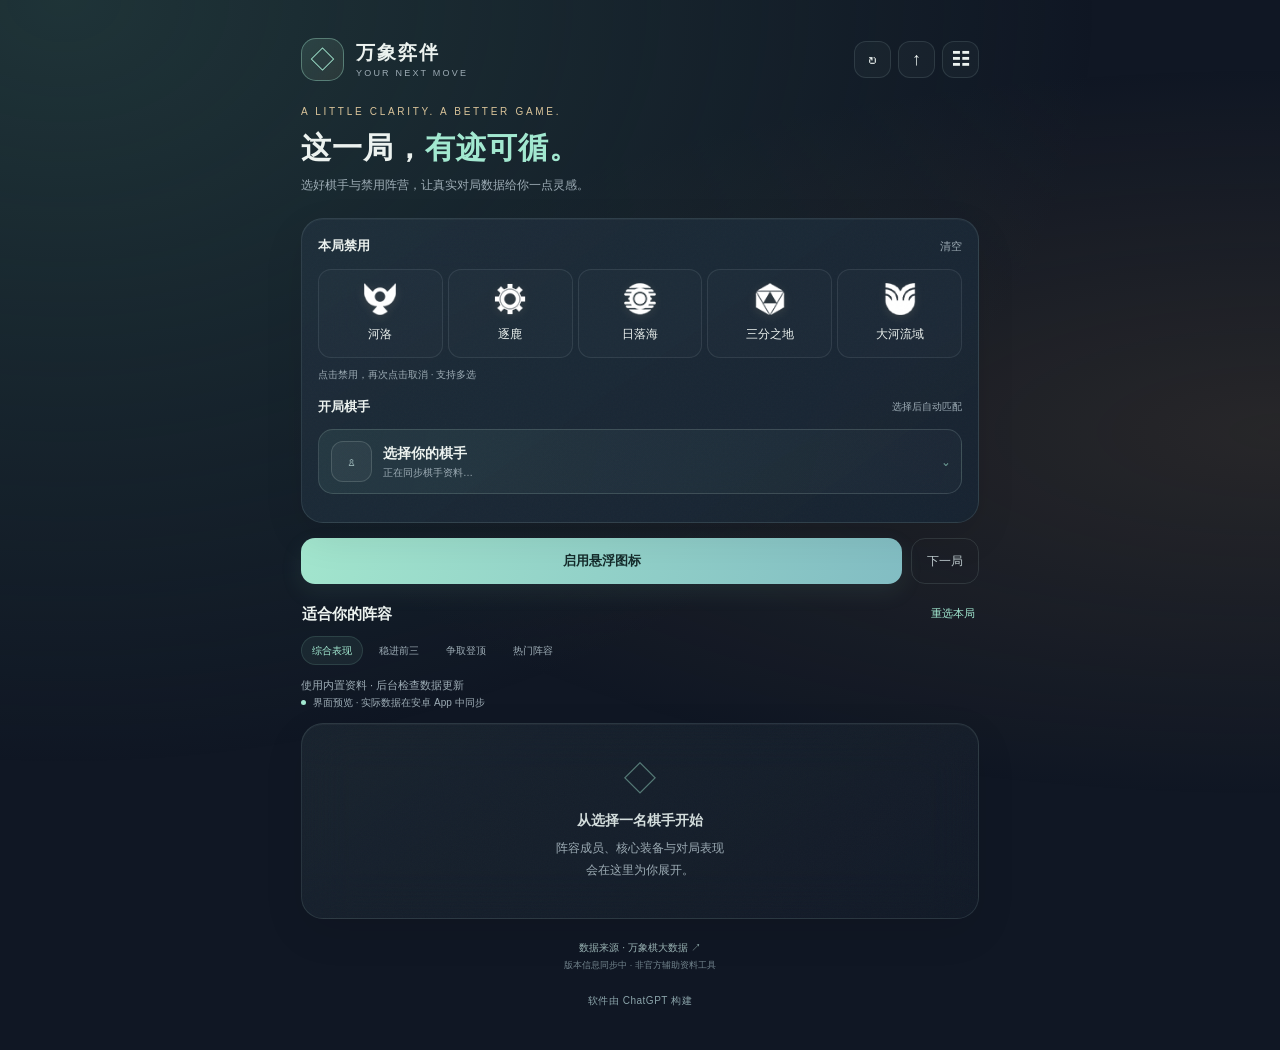
==== android/assets/index.html @ 126b7957 "Publish Android source and require matching source archives for every release" ====
<!doctype html>
<html lang="zh-CN">
<head>
<meta charset="utf-8"><meta name="viewport" content="width=device-width,initial-scale=1,maximum-scale=1,user-scalable=no">
<meta http-equiv="Content-Security-Policy" content="default-src 'self' data:; img-src 'self' data: https:; style-src 'self' 'unsafe-inline'; script-src 'self' 'unsafe-inline'; connect-src 'none'">
<title>万象弈伴</title>
<style>
:root{color-scheme:dark;--mint:#a2e8d0;--gold:#dac49a;--text:#ecf2ef;--muted:#9dacb5;--line:rgba(204,232,225,.12);--surface-alpha:.88;--panel:rgba(25,40,55,.72)}
*{box-sizing:border-box;-webkit-tap-highlight-color:transparent}body{margin:0;background:#101724;color:var(--text);font:14px/1.55 -apple-system,BlinkMacSystemFont,"Noto Sans CJK SC","Microsoft YaHei",sans-serif;overscroll-behavior:none}body:before{content:"";position:fixed;inset:0;pointer-events:none;background:radial-gradient(ellipse at 5% 0%,#29474599,transparent 60%),radial-gradient(ellipse at 100% 48%,#67523844,transparent 55%);z-index:-1}body.overlay{background:transparent}body.overlay:before{display:none}button{font:inherit;cursor:pointer;touch-action:manipulation;color:inherit}button:disabled{opacity:.5;cursor:default}button:focus-visible{outline:2px solid var(--mint);outline-offset:3px}button,input{outline:none}button{border:0;background:none}main{max-width:720px;margin:auto;padding:27px 21px 40px}.overlay main{padding:12px 13px 18px}header{display:flex;align-items:center;justify-content:space-between;margin-bottom:23px}.overlay header{margin-bottom:12px}.wordmark{display:flex;align-items:center;gap:12px}.mark{display:grid;place-items:center;border:1px solid #a2e8d060;border-radius:15px;width:43px;height:43px;background:linear-gradient(135deg,#86cbb126,#c7b18618);color:var(--mint);font-size:25px}.wordmark strong{display:block;font-size:19px;letter-spacing:2px}.wordmark small{display:block;color:var(--muted);font-size:9px;letter-spacing:2.2px}.header-tools{display:flex;gap:7px}.icon{border:1px solid var(--line);border-radius:12px;width:37px;height:37px;background:#e0f5ed08;font-size:18px}.eyebrow{font-size:10px;letter-spacing:2.7px;color:var(--gold)}h1{font-size:30px;line-height:1.35;letter-spacing:1px;margin:8px 0}h1 em{font-style:normal;color:var(--mint)}.intro p{color:var(--muted);font-size:12px;margin:0}.intro{margin-bottom:23px}.overlay .intro{display:none}.glass{background:linear-gradient(145deg,rgba(103,146,143,.10),rgba(27,40,55,.20));border:1px solid var(--line);border-radius:22px;box-shadow:0 14px 40px #00000016,inset 0 1px 0 #ffffff09;backdrop-filter:blur(24px);-webkit-backdrop-filter:blur(24px);position:relative}.glass:before{content:"";position:absolute;inset:0;border-radius:inherit;pointer-events:none;opacity:.035;background-image:url("data:image/svg+xml,%3Csvg viewBox='0 0 180 180' xmlns='http://www.w3.org/2000/svg'%3E%3Cfilter id='n'%3E%3CfeTurbulence type='fractalNoise' baseFrequency='.95' numOctaves='3' stitchTiles='stitch'/%3E%3C/filter%3E%3Crect width='100%25' height='100%25' opacity='.6' filter='url(%23n)'/%3E%3C/svg%3E")}.configuration{padding:17px 16px;margin-bottom:15px;background-color:rgba(22,35,49,var(--surface-alpha))}.section-top{display:flex;align-items:center;justify-content:space-between;margin-bottom:12px}.section-top strong{font-size:13px;font-weight:600}.section-top small{color:var(--muted);font-size:10px}.reset{color:var(--muted);font-size:11px;padding:0}.bans{display:flex;overflow-x:auto;gap:7px;scrollbar-width:none;padding:1px 0 6px}.bans::-webkit-scrollbar{display:none}.ban{position:relative;flex:1 0 62px;min-width:62px;border:1px solid #8a9ba52d;background:#ffffff04;border-radius:13px;padding:10px 3px 8px;transition:.17s}.faction-symbol{display:block;color:var(--gold);font-size:21px;line-height:1.3;margin-bottom:5px}.ban-label{font-size:10px;white-space:nowrap}.ban[aria-pressed=true]{border-color:#ee899a88;background:#ca64781c;color:#ffc3ce}.ban[aria-pressed=true] .faction-symbol{color:#e8a0ab}.ban[aria-pressed=true]:after{content:"⊘";position:absolute;top:-2px;right:3px;font-size:14px;color:#fa8fa6}.ban-note{color:var(--muted);font-size:10px;margin:3px 0 14px;min-height:16px}.commander-wrap{position:relative}.commander-button{display:flex;align-items:center;gap:11px;width:100%;text-align:left;padding:11px 12px;border:1px solid #b8d3cb30;border-radius:15px;background:linear-gradient(105deg,#8ed4bc16,#b3c0dd07)}.portrait{width:41px;height:41px;object-fit:cover;border-radius:12px;background:#ffffff0b;border:1px solid #c9d9d530}.commander-button b{font-size:14px}.commander-button small{color:var(--muted);font-size:10px;display:block}.chevron{margin-left:auto;color:var(--mint)}.dropdown{display:none;position:relative;margin-top:7px;padding:8px;border:1px solid #afc9c34d;border-radius:15px;background:#182736;max-height:265px;overflow-y:auto;box-shadow:0 10px 24px #0004}.dropdown.open{display:grid;grid-template-columns:1fr 1fr;gap:4px}.choice{display:flex;gap:8px;align-items:center;text-align:left;border-radius:10px;padding:8px 5px;font-size:12px}.choice img{width:30px;height:30px;border-radius:9px;object-fit:cover}.choice.active{background:#9ee5ce16;color:var(--mint)}.choice:active{background:#ffffff0a}.skill{font-size:10px;color:#b6c4c9;line-height:1.65;padding:11px 3px 0}.main-actions{display:flex;gap:9px;margin:15px 0 16px}.primary{background:linear-gradient(105deg,#a2e5cd,#82bdc3);border-radius:14px;color:#152b2b;font-size:13px;font-weight:700;padding:13px;flex:1;box-shadow:0 8px 22px #77bfa01a}.secondary{padding:12px 15px;border:1px solid var(--line);border-radius:14px;color:#bdcacd;font-size:12px}.overlay .main-actions{display:none}.results-heading{display:flex;justify-content:space-between;align-items:center;margin:18px 1px 10px}.results-heading strong{font-size:15px}.results-heading span{font-size:10px;color:var(--muted);margin-left:7px}.tiny-button{font-size:11px;color:var(--mint);padding:3px}.sorts{display:flex;gap:5px;overflow:auto;margin-bottom:10px;scrollbar-width:none}.sort{white-space:nowrap;color:var(--muted);font-size:10px;padding:6px 10px;border:1px solid transparent;border-radius:20px}.sort.active{color:var(--mint);background:#93d8bf13;border-color:#93d8bf26}.status{display:flex;align-items:flex-start;gap:7px;font-size:10px;color:var(--muted);margin-bottom:12px;line-height:1.6}.dot{flex-shrink:0;width:5px;height:5px;border-radius:100%;background:var(--mint);margin-top:5px}.status.error .dot{background:#e7a5ae}.status.loading .dot{animation:pulse 1s infinite}.scope{font-size:10px;color:#e4caa1;background:#b6945d13;border:1px solid #d3b97e20;border-radius:10px;padding:8px 10px;margin-bottom:12px;display:none}.card{padding:15px 14px;margin:0 0 11px;background-color:rgba(24,37,51,var(--surface-alpha))}
.card-head{display:flex;justify-content:space-between;align-items:flex-start;gap:8px}.rank{font-size:10px;letter-spacing:1px;color:var(--gold);margin-bottom:3px}.card h3{margin:0;font-size:15px;font-weight:600;line-height:1.4}.sample{font-size:9px;color:var(--muted);white-space:nowrap;margin-top:3px}.roster{display:flex;gap:7px;margin:13px 0 12px;overflow:auto;padding:2px 0 3px;scrollbar-width:none}.unit{width:39px;flex:0 0 39px;text-align:center;position:relative}.unit img{width:37px;height:40px;object-fit:cover;border:1px solid #ffffff20;border-radius:9px;display:block}.unit.core img{border-color:#d8c28f99}.unit.core:before{content:"主";position:absolute;top:-4px;right:-3px;background:#dbc695;color:#27302e;font-size:8px;line-height:14px;width:14px;height:14px;border-radius:5px}.unit small{display:block;font-size:8px;color:#c2cdd0;overflow:hidden;white-space:nowrap;margin-top:4px}.metrics{display:grid;grid-template-columns:repeat(3,1fr);border-top:1px solid #ffffff0b;padding-top:11px}.metric small{display:block;color:var(--muted);font-size:9px}.metric b{font-size:16px;font-weight:500;font-variant-numeric:tabular-nums}.metric:first-child b{color:var(--mint)}.card-foot{display:flex;align-items:center;justify-content:space-between;gap:8px;margin-top:9px}.card-foot span{font-size:9px;color:var(--muted)}.card-foot button{font-size:10px;color:var(--gold);padding:3px 0 3px 8px}.empty{padding:37px 18px;text-align:center;color:var(--muted);font-size:12px;line-height:1.8}.empty-symbol{font-size:34px;line-height:1;margin-bottom:13px;color:#a2e8d073}.empty b{color:#d4dedd;font-size:14px;display:block;margin-bottom:5px}.skeleton{height:175px;background:linear-gradient(105deg,#d2eee80b 25%,#d2eee815 45%,#d2eee80b 65%);background-size:250% 100%;animation:shimmer 2s infinite;border-radius:20px;margin-bottom:11px}footer{text-align:center;color:#73858e;font-size:9px;line-height:1.8;margin:20px 0 0}.source-link{color:#9cb6b7;font-size:10px;padding:0}.settings{display:none}.settings.open{display:block}.settings h2{font-size:22px;font-weight:500;margin:5px 0 4px}.settings-intro{color:var(--muted);font-size:11px;margin-bottom:20px}.settings-card{padding:18px 16px;margin-bottom:12px;background-color:rgba(24,37,51,var(--surface-alpha))}
.setting-label{display:flex;justify-content:space-between;font-size:12px;margin-bottom:10px}.setting-label output{color:var(--mint);font-variant-numeric:tabular-nums}input[type=range]{width:100%;height:20px;margin:0 0 10px;accent-color:var(--mint)}.helper{font-size:10px;color:var(--muted);line-height:1.7}.glass-demo{margin:13px 0 2px;height:75px;border-radius:15px;display:flex;align-items:center;gap:12px;padding:13px;border:1px solid #ffffff23;background:linear-gradient(120deg,#9fd4be17,#d4ba900b)}.demo-symbol{font-size:28px;color:var(--gold)}.glass-demo b{font-size:13px}.glass-demo small{font-size:10px;color:var(--muted);display:block}.pills{display:flex;gap:7px;margin-bottom:10px}.pill{border:1px solid var(--line);border-radius:12px;padding:7px 12px;font-size:11px}.pill.active{border-color:#9de3cc70;background:#9de3cc12;color:var(--mint)}.back{font-size:12px;color:var(--muted);padding:0;margin-bottom:16px}.drawer{display:none;position:fixed;inset:0;background:#101b29f7;z-index:10;overflow:auto;padding:22px 18px}.drawer.open{display:block}.detail-sub{font-size:11px;color:var(--muted);margin:5px 0 17px}.hero-detail{display:flex;gap:11px;align-items:flex-start;padding:13px 0;border-top:1px solid var(--line)}.hero-detail>img{width:46px;height:51px;border-radius:11px;object-fit:cover}.hero-detail h4{margin:0;font-size:13px}.hero-detail small{font-size:10px;color:var(--muted)}.items{display:flex;gap:6px;flex-wrap:wrap;margin-top:6px}.item{font-size:9px;color:#d2c3a6;display:inline-flex;align-items:center;gap:3px;background:#d2bd9210;padding:3px 6px;border-radius:5px}.item img{width:19px;height:19px;border-radius:4px}.drawer h2{font-size:22px;line-height:1.4;font-weight:600;margin:0}.drawer-actions{display:flex;gap:9px;margin-top:20px}.toast{position:fixed;bottom:30px;left:50%;transform:translateX(-50%);padding:9px 16px;background:#364942;border:1px solid #a9cebc44;color:#e9f3ee;border-radius:12px;font-size:12px;z-index:30;white-space:nowrap;display:none}.busy-refresh{animation:spin 1.2s linear infinite}.overlay .wordmark small{display:none}.overlay .wordmark strong{font-size:16px}.overlay .mark{width:33px;height:33px;border-radius:11px;font-size:20px}.overlay .configuration{padding:12px 11px;border-radius:17px}.overlay .ban{flex-basis:54px;min-width:54px}.overlay .faction-symbol{font-size:18px}.overlay .ban-label{font-size:9px}.overlay .card{padding:12px 11px;border-radius:17px}.overlay .unit{width:35px;flex-basis:35px}.overlay .unit img{width:34px;height:37px}.overlay .roster{gap:5px}.overlay .settings-card{border-radius:17px}.overlay footer{font-size:8px}.overlay .results-heading{margin-top:12px}.overlay .icon{width:33px;height:33px}.overlay .drawer{padding:14px 13px}.overlay .commander-button{padding:9px 10px}.overlay .skill{max-height:54px;overflow:auto}
@keyframes pulse{50%{opacity:.3}}@keyframes shimmer{to{background-position:-150% 0}}@keyframes spin{to{transform:rotate(360deg)}}
@media(min-width:600px){main{padding-top:38px}.ban{padding:12px 6px}.faction-symbol{font-size:25px}.ban-label{font-size:12px}.unit{width:50px;flex-basis:50px}.unit img{width:46px;height:50px}.unit small{font-size:10px}.card h3{font-size:17px}}
.card-actions{display:flex;align-items:center;gap:8px;flex-wrap:wrap;justify-content:flex-end}.card-foot .copy-card{min-height:34px;padding:7px 10px;border:1px solid #a1e0c64a;border-radius:9px;color:var(--mint);background:#a1e0c610}.card-foot>span{flex-shrink:0}.card-foot{align-items:flex-start}.copy-card:disabled{color:var(--muted);background:#ffffff04;border-color:var(--line)}
[hidden]{display:none!important}#softwareStatus{font-size:14px;line-height:1.6}#softwareNotes{white-space:pre-line}.pill:disabled{opacity:.5}#dataSyncStatus{font-size:11px;line-height:1.6;margin-top:12px}

.update-dialog{width:min(440px,calc(100vw - 32px));max-height:calc(100vh - 32px);padding:23px 22px 19px;margin:auto;border:1px solid #a6d5c54a;border-radius:24px;background:linear-gradient(145deg,#254140f5,#142131fc 65%);color:var(--text);box-shadow:0 24px 90px #0008;overflow:hidden}
.update-dialog[open]{display:flex;flex-direction:column;gap:12px}.update-dialog::backdrop{background:#030a10ab;backdrop-filter:blur(5px)}body.has-update-dialog{overflow:hidden}
.update-dialog .update-eyebrow{font-size:10px;color:var(--mint);letter-spacing:2px;margin:0}.update-dialog h2{font-size:23px;line-height:1.35;font-weight:600;margin:0}.update-version{display:flex;gap:8px;align-items:center;font-size:11px;color:var(--muted)}.update-version strong{color:var(--mint);font-size:12px;font-weight:500;background:#a5e8ce14;border:1px solid #a5e8ce2b;border-radius:9px;padding:3px 8px}
.update-notes-heading{font-size:12px;font-weight:500;margin:1px 0 -5px;color:#dcece6}.update-changelog{white-space:pre-wrap;overflow-wrap:anywhere;overflow-y:auto;overscroll-behavior:contain;min-height:42px;font-size:13px;line-height:1.85;padding:13px 14px;background:#09131e45;border:1px solid #cae2d51a;border-radius:13px;color:#c7d9d4;flex:1;min-width:0;max-height:40vh}.update-changelog:focus-visible{outline:1px solid #a2e8d04a;outline-offset:2px}
.update-dialog-status{font-size:11px;color:var(--mint);margin:0;line-height:1.6}.update-dialog-status.error{color:#eeb7bd}.update-dialog progress{width:100%;height:5px;accent-color:var(--mint)}.update-dialog-actions{display:flex;gap:9px;flex-shrink:0;margin-top:2px}.update-dialog-actions .secondary{flex:0 0 auto}.update-dialog .update-helper{font-size:10px;line-height:1.6;color:var(--muted);margin:0}.update-dialog button{min-height:42px}
@media(max-height:420px){.update-dialog{padding:14px 17px;gap:8px!important;max-height:calc(100vh - 20px)}.update-dialog h2{font-size:19px}.update-dialog .update-eyebrow{display:none}.update-changelog{max-height:32vh;min-height:35px;padding:8px 11px;font-size:12px;line-height:1.65}.update-dialog-actions button{padding:8px 13px;min-height:36px}.update-dialog .update-helper{display:none}}

.bans{gap:5px}.ban{min-width:53px;flex-basis:53px}.faction-symbol{width:34px;height:34px;display:grid;place-items:center;margin:0 auto 7px}.faction-symbol img{display:block;width:32px;height:32px;object-fit:contain;filter:drop-shadow(0 2px 5px #d8c19225)}.ban[aria-pressed=true] .faction-symbol img{opacity:.55}.faction-fallback{font-size:18px;color:var(--gold)}
.build-credit{color:#8ba4aa;font-size:10px;letter-spacing:.5px;margin:19px 0 0}
</style>
</head>
<body>
<main>
 <header><div class="wordmark"><div class="mark">◇</div><div><strong>万象弈伴</strong><small>YOUR NEXT MOVE</small></div></div><div class="header-tools"><button class="icon" id="refresh" aria-label="检查数据更新">↻</button><button class="icon" id="updateButton" aria-label="软件更新">↑</button><button class="icon" id="settingsButton" aria-label="调整外观">☷</button></div></header>
 <div id="recommendation">
  <section class="intro"><div class="eyebrow">A LITTLE CLARITY. A BETTER GAME.</div><h1>这一局，<em>有迹可循。</em></h1><p>选好棋手与禁用阵营，让真实对局数据给你一点灵感。</p></section>
  <section class="configuration glass">
   <div class="section-top"><strong>本局禁用</strong><button class="reset" id="clearBans">清空</button></div>
   <div class="bans" id="bans" role="group" aria-label="禁用阵营，可多选"></div>
   <div class="ban-note" id="banNote">点击禁用，再次点击取消 · 支持多选</div>
   <div class="section-top"><strong>开局棋手</strong><small>选择后自动匹配</small></div>
   <div class="commander-wrap"><button class="commander-button" id="commanderButton" aria-expanded="false"><span class="portrait" style="display:grid;place-items:center;color:#9cb7b8">♙</span><span><b>选择你的棋手</b><small>正在同步棋手资料…</small></span><span class="chevron">⌄</span></button><div class="dropdown" id="commanders" role="listbox" aria-label="选择开局棋手"></div></div>
   <div class="skill" id="skill"></div>
  </section>
  <div class="main-actions"><button class="primary" id="start">启用悬浮图标</button><button class="secondary" id="next">下一局</button></div>
  <div class="results-heading"><div><strong>适合你的阵容</strong><span id="resultCount"></span></div><button class="tiny-button" id="newRound">重选本局</button></div>
  <div class="sorts" id="sorts"><button class="sort active" data-sort="avgPlacement">综合表现</button><button class="sort" data-sort="top3Rate">稳进前三</button><button class="sort" data-sort="firstRate">争取登顶</button><button class="sort" data-sort="appearanceRate">热门阵容</button></div>
  <div class="helper" id="dataSyncStatus" role="status">使用内置资料 · 后台检查数据更新</div>
  <div class="status" id="status"><span class="dot"></span><span id="statusText">选择棋手后自动匹配</span></div>
  <div class="scope" id="scope"></div>
  <section id="results"><div class="empty glass"><div class="empty-symbol">◇</div><b>从选择一名棋手开始</b>阵容成员、核心装备与对局表现<br>会在这里为你展开。</div></section>
  <footer><button class="source-link" id="source">数据来源 · 万象棋大数据 ↗</button><br><span id="version">版本信息同步中</span> · 非官方辅助资料工具</footer>
 </div>
 <section class="settings" id="settings">
  <button class="back" id="back">‹ 返回阵容</button><h2>让它融入你的屏幕</h2><p class="settings-intro">细腻磨砂，轻一点，也清晰一点。</p>
  <div class="settings-card glass"><div class="setting-label"><span>背景不透明度</span><output id="opacityValue">88%</output></div><input id="opacity" type="range" min="30" max="100" value="88" aria-label="背景不透明度"><div class="helper">向左更透明，向右更清晰；文字保持清晰。磨砂为渐变与细颗粒视觉，不会模糊整张游戏画面。</div><div class="glass-demo"><span class="demo-symbol">◇</span><span><b>磨砂悬浮卡片</b><small>轻透背景 · 柔和描边 · 清晰文字</small></span></div></div>
  <div class="settings-card glass"><div class="setting-label"><span>悬浮窗宽度</span><output id="widthValue">392 dp</output></div><input id="width" type="range" min="250" max="960" value="392" aria-label="悬浮窗宽度"><div class="setting-label"><span>悬浮窗高度</span><output id="heightValue">230 dp</output></div><input id="height" type="range" min="170" max="900" value="230" aria-label="悬浮窗高度"><div class="helper">离开本应用后显示棋盘图标；点图标展开或收起，拖动头部棋盘图标移动，右下角拖动调整大小；窗口内容按尺寸重新排布，回到本应用自动隐藏。</div></div>
  <div class="settings-card glass"><div class="setting-label"><span>统计时间范围</span></div><div class="pills" id="days"><button class="pill" data-days="1">24 小时</button><button class="pill" data-days="3">3 天</button><button class="pill active" data-days="7">7 天</button></div><div class="setting-label"><span>阵容最小样本</span></div><div class="pills" id="minimum"><button class="pill active" data-min="10">10 场</button><button class="pill" data-min="50">50 场</button><button class="pill" data-min="100">100 场</button></div><div class="helper">样本越小，统计波动越大。多选禁用使用额外排除规则，界面会显示实际统计范围。</div></div>
  <div class="settings-card glass" id="softwareCard">
   <div class="setting-label"><span>软件更新 · GitHub</span><output id="installedVersion">0.1.9</output></div>
   <p id="softwareStatus" role="status">准备检查软件版本</p><p class="helper" id="softwareNotes" hidden></p>
   <progress id="softwareProgress" max="100" value="0" hidden style="width:100%;accent-color:#9ccbbf"></progress>
   <div class="pills"><button class="pill" id="checkSoftware">检查软件更新</button><button class="pill active" id="downloadSoftware" hidden>下载更新</button><button class="pill active" id="installSoftware" hidden>安装更新</button></div>
   <div class="helper">通过 GitHub 检查和下载新版本，主下载失败时切换 GitHub 备用地址。校验完成后由系统确认安装。</div>
  </div>
  <div class="main-actions" style="display:flex"><button class="primary" id="settingsStart">启用悬浮图标</button><button class="secondary" id="stop">关闭悬浮助手</button></div>
  <div class="helper">应用内隐藏悬浮图标和面板；离开本应用后才显示。点图标展开/收起，拖动图标移动。需要“显示在其他应用上层”权限；每次启动检查数据更新。</div>
 </section>
 <footer class="build-credit">软件由 ChatGPT 构建</footer>
</main>
<section class="drawer" id="drawer" aria-label="阵容详情"><button class="back" id="closeDetail">‹ 返回推荐</button><div id="detailContent"></div></section><div class="toast" id="toast"></div>
<dialog id="updateDialog" class="update-dialog" aria-labelledby="updateDialogTitle" aria-describedby="updateDialogVersions">
 <p class="update-eyebrow">WANXIANG · UPDATE</p><h2 id="updateDialogTitle">发现新版本</h2>
 <div class="update-version" id="updateDialogVersions"><span id="updateCurrentVersion"></span><span aria-hidden="true">→</span><strong id="updateLatestVersion"></strong></div>
 <h3 class="update-notes-heading">本次更新</h3><div class="update-changelog" id="updateChangelog" tabindex="0"></div>
 <p class="update-dialog-status" id="updateDialogStatus" role="status" hidden></p><progress id="updateDialogProgress" max="100" value="0" hidden aria-label="更新下载进度"></progress>
 <div class="update-dialog-actions"><button class="secondary" id="updateLater">稍后再说</button><button class="primary" id="updateDownloadNow">立即下载</button></div>
 <p class="update-helper">通过 GitHub 下载，校验完成后由系统确认安装。</p>
</dialog>
<script src="logic.js"></script><script src="app.js"></script>
</body></html>
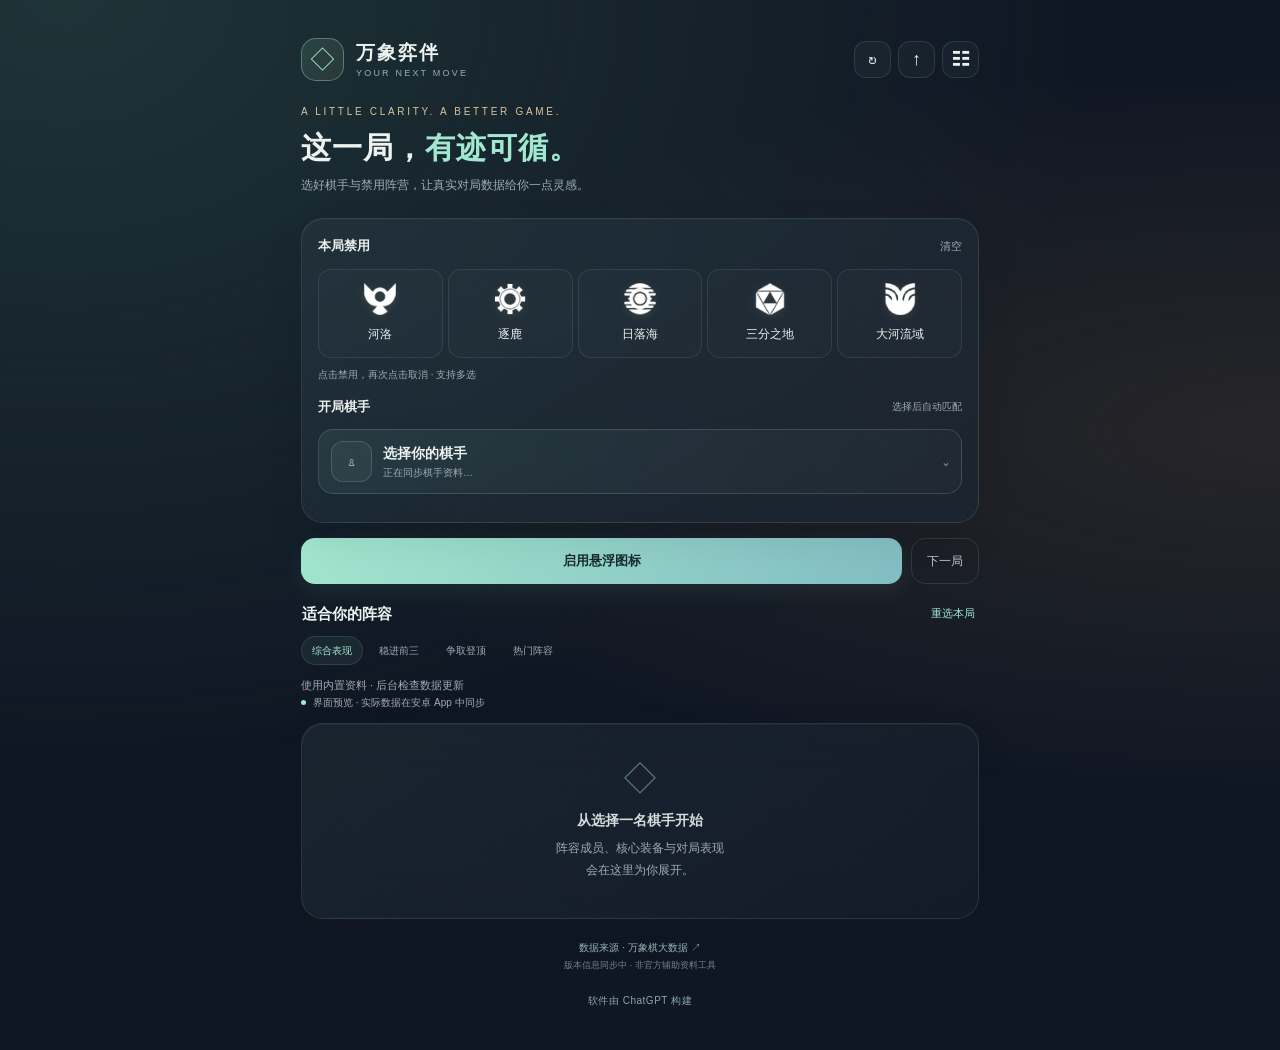
==== commit e4580782: "Release 0.1.15: compact simple mode, click-through lock, 50% opacity and portrait-safe controls" ====
--- a/android/assets/index.html
+++ b/android/assets/index.html
@@ -5,10 +5,10 @@
 <meta http-equiv="Content-Security-Policy" content="default-src 'self' data:; img-src 'self' data: https:; style-src 'self' 'unsafe-inline'; script-src 'self' 'unsafe-inline'; connect-src 'none'">
 <title>万象弈伴</title>
 <style>
-:root{color-scheme:dark;--mint:#a2e8d0;--gold:#dac49a;--text:#ecf2ef;--muted:#9dacb5;--line:rgba(204,232,225,.12);--surface-alpha:.88;--panel:rgba(25,40,55,.72)}
+:root{color-scheme:dark;--mint:#a2e8d0;--gold:#dac49a;--text:#ecf2ef;--muted:#9dacb5;--line:rgba(204,232,225,.12);--surface-alpha:.5;--panel:rgba(25,40,55,.72)}
 *{box-sizing:border-box;-webkit-tap-highlight-color:transparent}body{margin:0;background:#101724;color:var(--text);font:14px/1.55 -apple-system,BlinkMacSystemFont,"Noto Sans CJK SC","Microsoft YaHei",sans-serif;overscroll-behavior:none}body:before{content:"";position:fixed;inset:0;pointer-events:none;background:radial-gradient(ellipse at 5% 0%,#29474599,transparent 60%),radial-gradient(ellipse at 100% 48%,#67523844,transparent 55%);z-index:-1}body.overlay{background:transparent}body.overlay:before{display:none}button{font:inherit;cursor:pointer;touch-action:manipulation;color:inherit}button:disabled{opacity:.5;cursor:default}button:focus-visible{outline:2px solid var(--mint);outline-offset:3px}button,input{outline:none}button{border:0;background:none}main{max-width:720px;margin:auto;padding:27px 21px 40px}.overlay main{padding:12px 13px 18px}header{display:flex;align-items:center;justify-content:space-between;margin-bottom:23px}.overlay header{margin-bottom:12px}.wordmark{display:flex;align-items:center;gap:12px}.mark{display:grid;place-items:center;border:1px solid #a2e8d060;border-radius:15px;width:43px;height:43px;background:linear-gradient(135deg,#86cbb126,#c7b18618);color:var(--mint);font-size:25px}.wordmark strong{display:block;font-size:19px;letter-spacing:2px}.wordmark small{display:block;color:var(--muted);font-size:9px;letter-spacing:2.2px}.header-tools{display:flex;gap:7px}.icon{border:1px solid var(--line);border-radius:12px;width:37px;height:37px;background:#e0f5ed08;font-size:18px}.eyebrow{font-size:10px;letter-spacing:2.7px;color:var(--gold)}h1{font-size:30px;line-height:1.35;letter-spacing:1px;margin:8px 0}h1 em{font-style:normal;color:var(--mint)}.intro p{color:var(--muted);font-size:12px;margin:0}.intro{margin-bottom:23px}.overlay .intro{display:none}.glass{background:linear-gradient(145deg,rgba(103,146,143,.10),rgba(27,40,55,.20));border:1px solid var(--line);border-radius:22px;box-shadow:0 14px 40px #00000016,inset 0 1px 0 #ffffff09;backdrop-filter:blur(24px);-webkit-backdrop-filter:blur(24px);position:relative}.glass:before{content:"";position:absolute;inset:0;border-radius:inherit;pointer-events:none;opacity:.035;background-image:url("data:image/svg+xml,%3Csvg viewBox='0 0 180 180' xmlns='http://www.w3.org/2000/svg'%3E%3Cfilter id='n'%3E%3CfeTurbulence type='fractalNoise' baseFrequency='.95' numOctaves='3' stitchTiles='stitch'/%3E%3C/filter%3E%3Crect width='100%25' height='100%25' opacity='.6' filter='url(%23n)'/%3E%3C/svg%3E")}.configuration{padding:17px 16px;margin-bottom:15px;background-color:rgba(22,35,49,var(--surface-alpha))}.section-top{display:flex;align-items:center;justify-content:space-between;margin-bottom:12px}.section-top strong{font-size:13px;font-weight:600}.section-top small{color:var(--muted);font-size:10px}.reset{color:var(--muted);font-size:11px;padding:0}.bans{display:flex;overflow-x:auto;gap:7px;scrollbar-width:none;padding:1px 0 6px}.bans::-webkit-scrollbar{display:none}.ban{position:relative;flex:1 0 62px;min-width:62px;border:1px solid #8a9ba52d;background:#ffffff04;border-radius:13px;padding:10px 3px 8px;transition:.17s}.faction-symbol{display:block;color:var(--gold);font-size:21px;line-height:1.3;margin-bottom:5px}.ban-label{font-size:10px;white-space:nowrap}.ban[aria-pressed=true]{border-color:#ee899a88;background:#ca64781c;color:#ffc3ce}.ban[aria-pressed=true] .faction-symbol{color:#e8a0ab}.ban[aria-pressed=true]:after{content:"⊘";position:absolute;top:-2px;right:3px;font-size:14px;color:#fa8fa6}.ban-note{color:var(--muted);font-size:10px;margin:3px 0 14px;min-height:16px}.commander-wrap{position:relative}.commander-button{display:flex;align-items:center;gap:11px;width:100%;text-align:left;padding:11px 12px;border:1px solid #b8d3cb30;border-radius:15px;background:linear-gradient(105deg,#8ed4bc16,#b3c0dd07)}.portrait{width:41px;height:41px;object-fit:cover;border-radius:12px;background:#ffffff0b;border:1px solid #c9d9d530}.commander-button b{font-size:14px}.commander-button small{color:var(--muted);font-size:10px;display:block}.chevron{margin-left:auto;color:var(--mint)}.dropdown{display:none;position:relative;margin-top:7px;padding:8px;border:1px solid #afc9c34d;border-radius:15px;background:#182736;max-height:265px;overflow-y:auto;box-shadow:0 10px 24px #0004}.dropdown.open{display:grid;grid-template-columns:1fr 1fr;gap:4px}.choice{display:flex;gap:8px;align-items:center;text-align:left;border-radius:10px;padding:8px 5px;font-size:12px}.choice img{width:30px;height:30px;border-radius:9px;object-fit:cover}.choice.active{background:#9ee5ce16;color:var(--mint)}.choice:active{background:#ffffff0a}.skill{font-size:10px;color:#b6c4c9;line-height:1.65;padding:11px 3px 0}.main-actions{display:flex;gap:9px;margin:15px 0 16px}.primary{background:linear-gradient(105deg,#a2e5cd,#82bdc3);border-radius:14px;color:#152b2b;font-size:13px;font-weight:700;padding:13px;flex:1;box-shadow:0 8px 22px #77bfa01a}.secondary{padding:12px 15px;border:1px solid var(--line);border-radius:14px;color:#bdcacd;font-size:12px}.overlay .main-actions{display:none}.results-heading{display:flex;justify-content:space-between;align-items:center;margin:18px 1px 10px}.results-heading strong{font-size:15px}.results-heading span{font-size:10px;color:var(--muted);margin-left:7px}.tiny-button{font-size:11px;color:var(--mint);padding:3px}.sorts{display:flex;gap:5px;overflow:auto;margin-bottom:10px;scrollbar-width:none}.sort{white-space:nowrap;color:var(--muted);font-size:10px;padding:6px 10px;border:1px solid transparent;border-radius:20px}.sort.active{color:var(--mint);background:#93d8bf13;border-color:#93d8bf26}.status{display:flex;align-items:flex-start;gap:7px;font-size:10px;color:var(--muted);margin-bottom:12px;line-height:1.6}.dot{flex-shrink:0;width:5px;height:5px;border-radius:100%;background:var(--mint);margin-top:5px}.status.error .dot{background:#e7a5ae}.status.loading .dot{animation:pulse 1s infinite}.scope{font-size:10px;color:#e4caa1;background:#b6945d13;border:1px solid #d3b97e20;border-radius:10px;padding:8px 10px;margin-bottom:12px;display:none}.card{padding:15px 14px;margin:0 0 11px;background-color:rgba(24,37,51,var(--surface-alpha))}
 .card-head{display:flex;justify-content:space-between;align-items:flex-start;gap:8px}.rank{font-size:10px;letter-spacing:1px;color:var(--gold);margin-bottom:3px}.card h3{margin:0;font-size:15px;font-weight:600;line-height:1.4}.sample{font-size:9px;color:var(--muted);white-space:nowrap;margin-top:3px}.roster{display:flex;gap:7px;margin:13px 0 12px;overflow:auto;padding:2px 0 3px;scrollbar-width:none}.unit{width:39px;flex:0 0 39px;text-align:center;position:relative}.unit img{width:37px;height:40px;object-fit:cover;border:1px solid #ffffff20;border-radius:9px;display:block}.unit.core img{border-color:#d8c28f99}.unit.core:before{content:"主";position:absolute;top:-4px;right:-3px;background:#dbc695;color:#27302e;font-size:8px;line-height:14px;width:14px;height:14px;border-radius:5px}.unit small{display:block;font-size:8px;color:#c2cdd0;overflow:hidden;white-space:nowrap;margin-top:4px}.metrics{display:grid;grid-template-columns:repeat(3,1fr);border-top:1px solid #ffffff0b;padding-top:11px}.metric small{display:block;color:var(--muted);font-size:9px}.metric b{font-size:16px;font-weight:500;font-variant-numeric:tabular-nums}.metric:first-child b{color:var(--mint)}.card-foot{display:flex;align-items:center;justify-content:space-between;gap:8px;margin-top:9px}.card-foot span{font-size:9px;color:var(--muted)}.card-foot button{font-size:10px;color:var(--gold);padding:3px 0 3px 8px}.empty{padding:37px 18px;text-align:center;color:var(--muted);font-size:12px;line-height:1.8}.empty-symbol{font-size:34px;line-height:1;margin-bottom:13px;color:#a2e8d073}.empty b{color:#d4dedd;font-size:14px;display:block;margin-bottom:5px}.skeleton{height:175px;background:linear-gradient(105deg,#d2eee80b 25%,#d2eee815 45%,#d2eee80b 65%);background-size:250% 100%;animation:shimmer 2s infinite;border-radius:20px;margin-bottom:11px}footer{text-align:center;color:#73858e;font-size:9px;line-height:1.8;margin:20px 0 0}.source-link{color:#9cb6b7;font-size:10px;padding:0}.settings{display:none}.settings.open{display:block}.settings h2{font-size:22px;font-weight:500;margin:5px 0 4px}.settings-intro{color:var(--muted);font-size:11px;margin-bottom:20px}.settings-card{padding:18px 16px;margin-bottom:12px;background-color:rgba(24,37,51,var(--surface-alpha))}
-.setting-label{display:flex;justify-content:space-between;font-size:12px;margin-bottom:10px}.setting-label output{color:var(--mint);font-variant-numeric:tabular-nums}input[type=range]{width:100%;height:20px;margin:0 0 10px;accent-color:var(--mint)}.helper{font-size:10px;color:var(--muted);line-height:1.7}.glass-demo{margin:13px 0 2px;height:75px;border-radius:15px;display:flex;align-items:center;gap:12px;padding:13px;border:1px solid #ffffff23;background:linear-gradient(120deg,#9fd4be17,#d4ba900b)}.demo-symbol{font-size:28px;color:var(--gold)}.glass-demo b{font-size:13px}.glass-demo small{font-size:10px;color:var(--muted);display:block}.pills{display:flex;gap:7px;margin-bottom:10px}.pill{border:1px solid var(--line);border-radius:12px;padding:7px 12px;font-size:11px}.pill.active{border-color:#9de3cc70;background:#9de3cc12;color:var(--mint)}.back{font-size:12px;color:var(--muted);padding:0;margin-bottom:16px}.drawer{display:none;position:fixed;inset:0;background:#101b29f7;z-index:10;overflow:auto;padding:22px 18px}.drawer.open{display:block}.detail-sub{font-size:11px;color:var(--muted);margin:5px 0 17px}.hero-detail{display:flex;gap:11px;align-items:flex-start;padding:13px 0;border-top:1px solid var(--line)}.hero-detail>img{width:46px;height:51px;border-radius:11px;object-fit:cover}.hero-detail h4{margin:0;font-size:13px}.hero-detail small{font-size:10px;color:var(--muted)}.items{display:flex;gap:6px;flex-wrap:wrap;margin-top:6px}.item{font-size:9px;color:#d2c3a6;display:inline-flex;align-items:center;gap:3px;background:#d2bd9210;padding:3px 6px;border-radius:5px}.item img{width:19px;height:19px;border-radius:4px}.drawer h2{font-size:22px;line-height:1.4;font-weight:600;margin:0}.drawer-actions{display:flex;gap:9px;margin-top:20px}.toast{position:fixed;bottom:30px;left:50%;transform:translateX(-50%);padding:9px 16px;background:#364942;border:1px solid #a9cebc44;color:#e9f3ee;border-radius:12px;font-size:12px;z-index:30;white-space:nowrap;display:none}.busy-refresh{animation:spin 1.2s linear infinite}.overlay .wordmark small{display:none}.overlay .wordmark strong{font-size:16px}.overlay .mark{width:33px;height:33px;border-radius:11px;font-size:20px}.overlay .configuration{padding:12px 11px;border-radius:17px}.overlay .ban{flex-basis:54px;min-width:54px}.overlay .faction-symbol{font-size:18px}.overlay .ban-label{font-size:9px}.overlay .card{padding:12px 11px;border-radius:17px}.overlay .unit{width:35px;flex-basis:35px}.overlay .unit img{width:34px;height:37px}.overlay .roster{gap:5px}.overlay .settings-card{border-radius:17px}.overlay footer{font-size:8px}.overlay .results-heading{margin-top:12px}.overlay .icon{width:33px;height:33px}.overlay .drawer{padding:14px 13px}.overlay .commander-button{padding:9px 10px}.overlay .skill{max-height:54px;overflow:auto}
+.setting-label{display:flex;justify-content:space-between;font-size:12px;margin-bottom:10px}.setting-label output{color:var(--mint);font-variant-numeric:tabular-nums}input[type=range]{width:100%;height:20px;margin:0 0 10px;accent-color:var(--mint)}.helper{font-size:10px;color:var(--muted);line-height:1.7}.glass-demo{margin:13px 0 2px;height:75px;border-radius:15px;display:flex;align-items:center;gap:12px;padding:13px;border:1px solid #ffffff23;background:linear-gradient(120deg,#9fd4be17,#d4ba900b)}.demo-symbol{font-size:28px;color:var(--gold)}.glass-demo b{font-size:13px}.glass-demo small{font-size:10px;color:var(--muted);display:block}.pills{display:flex;flex-wrap:wrap;gap:7px;margin-bottom:10px}.pill{border:1px solid var(--line);border-radius:12px;padding:7px 12px;font-size:11px}.pill.active{border-color:#9de3cc70;background:#9de3cc12;color:var(--mint)}.back{font-size:12px;color:var(--muted);padding:0;margin-bottom:16px}.drawer{display:none;position:fixed;inset:0;background:#101b29f7;z-index:10;overflow:auto;padding:22px 18px}.drawer.open{display:block}.detail-sub{font-size:11px;color:var(--muted);margin:5px 0 17px}.hero-detail{display:flex;gap:11px;align-items:flex-start;padding:13px 0;border-top:1px solid var(--line)}.hero-detail>img{width:46px;height:51px;border-radius:11px;object-fit:cover}.hero-detail h4{margin:0;font-size:13px}.hero-detail small{font-size:10px;color:var(--muted)}.items{display:flex;gap:6px;flex-wrap:wrap;margin-top:6px}.item{font-size:9px;color:#d2c3a6;display:inline-flex;align-items:center;gap:3px;background:#d2bd9210;padding:3px 6px;border-radius:5px}.item img{width:19px;height:19px;border-radius:4px}.drawer h2{font-size:22px;line-height:1.4;font-weight:600;margin:0}.drawer-actions{display:flex;gap:9px;margin-top:20px}.toast{position:fixed;bottom:30px;left:50%;transform:translateX(-50%);padding:9px 16px;background:#364942;border:1px solid #a9cebc44;color:#e9f3ee;border-radius:12px;font-size:12px;z-index:30;white-space:nowrap;display:none}.busy-refresh{animation:spin 1.2s linear infinite}.overlay .wordmark small{display:none}.overlay .wordmark strong{font-size:16px}.overlay .mark{width:33px;height:33px;border-radius:11px;font-size:20px}.overlay .configuration{padding:12px 11px;border-radius:17px}.overlay .ban{flex-basis:54px;min-width:54px}.overlay .faction-symbol{font-size:18px}.overlay .ban-label{font-size:9px}.overlay .card{padding:12px 11px;border-radius:17px}.overlay .unit{width:35px;flex-basis:35px}.overlay .unit img{width:34px;height:37px}.overlay .roster{gap:5px}.overlay .settings-card{border-radius:17px}.overlay footer{font-size:8px}.overlay .results-heading{margin-top:12px}.overlay .icon{width:33px;height:33px}.overlay .drawer{padding:14px 13px}.overlay .commander-button{padding:9px 10px}.overlay .skill{max-height:54px;overflow:auto}
 @keyframes pulse{50%{opacity:.3}}@keyframes shimmer{to{background-position:-150% 0}}@keyframes spin{to{transform:rotate(360deg)}}
 @media(min-width:600px){main{padding-top:38px}.ban{padding:12px 6px}.faction-symbol{font-size:25px}.ban-label{font-size:12px}.unit{width:50px;flex-basis:50px}.unit img{width:46px;height:50px}.unit small{font-size:10px}.card h3{font-size:17px}}
 .card-actions{display:flex;align-items:center;gap:8px;flex-wrap:wrap;justify-content:flex-end}.card-foot .copy-card{min-height:34px;padding:7px 10px;border:1px solid #a1e0c64a;border-radius:9px;color:var(--mint);background:#a1e0c610}.card-foot>span{flex-shrink:0}.card-foot{align-items:flex-start}.copy-card:disabled{color:var(--muted);background:#ffffff04;border-color:var(--line)}
@@ -49,15 +49,16 @@
  </div>
  <section class="settings" id="settings">
   <button class="back" id="back">‹ 返回阵容</button><h2>让它融入你的屏幕</h2><p class="settings-intro">细腻磨砂，轻一点，也清晰一点。</p>
-  <div class="settings-card glass"><div class="setting-label"><span>背景不透明度</span><output id="opacityValue">88%</output></div><input id="opacity" type="range" min="30" max="100" value="88" aria-label="背景不透明度"><div class="helper">向左更透明，向右更清晰；文字保持清晰。磨砂为渐变与细颗粒视觉，不会模糊整张游戏画面。</div><div class="glass-demo"><span class="demo-symbol">◇</span><span><b>磨砂悬浮卡片</b><small>轻透背景 · 柔和描边 · 清晰文字</small></span></div></div>
+  <div class="settings-card glass"><div class="setting-label"><span>背景不透明度</span><output id="opacityValue">50%</output></div><input id="opacity" type="range" min="30" max="100" value="50" aria-label="背景不透明度"><div class="helper">向左更透明，向右更清晰；文字保持清晰。磨砂为渐变与细颗粒视觉，不会模糊整张游戏画面。</div><div class="glass-demo"><span class="demo-symbol">◇</span><span><b>磨砂悬浮卡片</b><small>轻透背景 · 柔和描边 · 清晰文字</small></span></div></div>
   <div class="settings-card glass"><div class="setting-label"><span>悬浮窗宽度</span><output id="widthValue">392 dp</output></div><input id="width" type="range" min="250" max="960" value="392" aria-label="悬浮窗宽度"><div class="setting-label"><span>悬浮窗高度</span><output id="heightValue">230 dp</output></div><input id="height" type="range" min="170" max="900" value="230" aria-label="悬浮窗高度"><div class="helper">离开本应用后显示棋盘图标；点图标展开或收起，拖动头部棋盘图标移动，右下角拖动调整大小；窗口内容按尺寸重新排布，回到本应用自动隐藏。</div></div>
   <div class="settings-card glass"><div class="setting-label"><span>统计时间范围</span></div><div class="pills" id="days"><button class="pill" data-days="1">24 小时</button><button class="pill" data-days="3">3 天</button><button class="pill active" data-days="7">7 天</button></div><div class="setting-label"><span>阵容最小样本</span></div><div class="pills" id="minimum"><button class="pill active" data-min="10">10 场</button><button class="pill" data-min="50">50 场</button><button class="pill" data-min="100">100 场</button></div><div class="helper">样本越小，统计波动越大。多选禁用使用额外排除规则，界面会显示实际统计范围。</div></div>
+  <div class="settings-card glass"><div class="setting-label"><span>本地图片缓存</span></div><p class="helper" id="cacheStatus" role="status">首次打开后台准备图片，之后刷新优先读取本地。</p><div class="helper">棋手、英雄和装备图片自动缓存，最多约 48 MB。图片地址变化时获取新图；已有图片过期后优先检查是否变化。阵容统计仍会联网更新。</div></div>
   <div class="settings-card glass" id="softwareCard">
-   <div class="setting-label"><span>软件更新 · GitHub</span><output id="installedVersion">0.1.9</output></div>
+   <div class="setting-label"><span>软件更新 · GitHub</span><output id="installedVersion">0.1.11</output></div>
    <p id="softwareStatus" role="status">准备检查软件版本</p><p class="helper" id="softwareNotes" hidden></p>
    <progress id="softwareProgress" max="100" value="0" hidden style="width:100%;accent-color:#9ccbbf"></progress>
-   <div class="pills"><button class="pill" id="checkSoftware">检查软件更新</button><button class="pill active" id="downloadSoftware" hidden>下载更新</button><button class="pill active" id="installSoftware" hidden>安装更新</button></div>
-   <div class="helper">通过 GitHub 检查和下载新版本，主下载失败时切换 GitHub 备用地址。校验完成后由系统确认安装。</div>
+   <div class="pills"><button class="pill" id="checkSoftware">检查软件更新</button><button class="pill" id="downloadPage">打开下载页 ↗</button><button class="pill active" id="downloadSoftware" hidden>下载更新</button><button class="pill active" id="installSoftware" hidden>安装更新</button></div>
+   <div class="helper">优先使用 GitHub 加速线路检查和下载，失败自动切换备用线路和官方地址。每条线路均校验安装包完整性与原签名，之后由系统确认安装。</div>
   </div>
   <div class="main-actions" style="display:flex"><button class="primary" id="settingsStart">启用悬浮图标</button><button class="secondary" id="stop">关闭悬浮助手</button></div>
   <div class="helper">应用内隐藏悬浮图标和面板；离开本应用后才显示。点图标展开/收起，拖动图标移动。需要“显示在其他应用上层”权限；每次启动检查数据更新。</div>
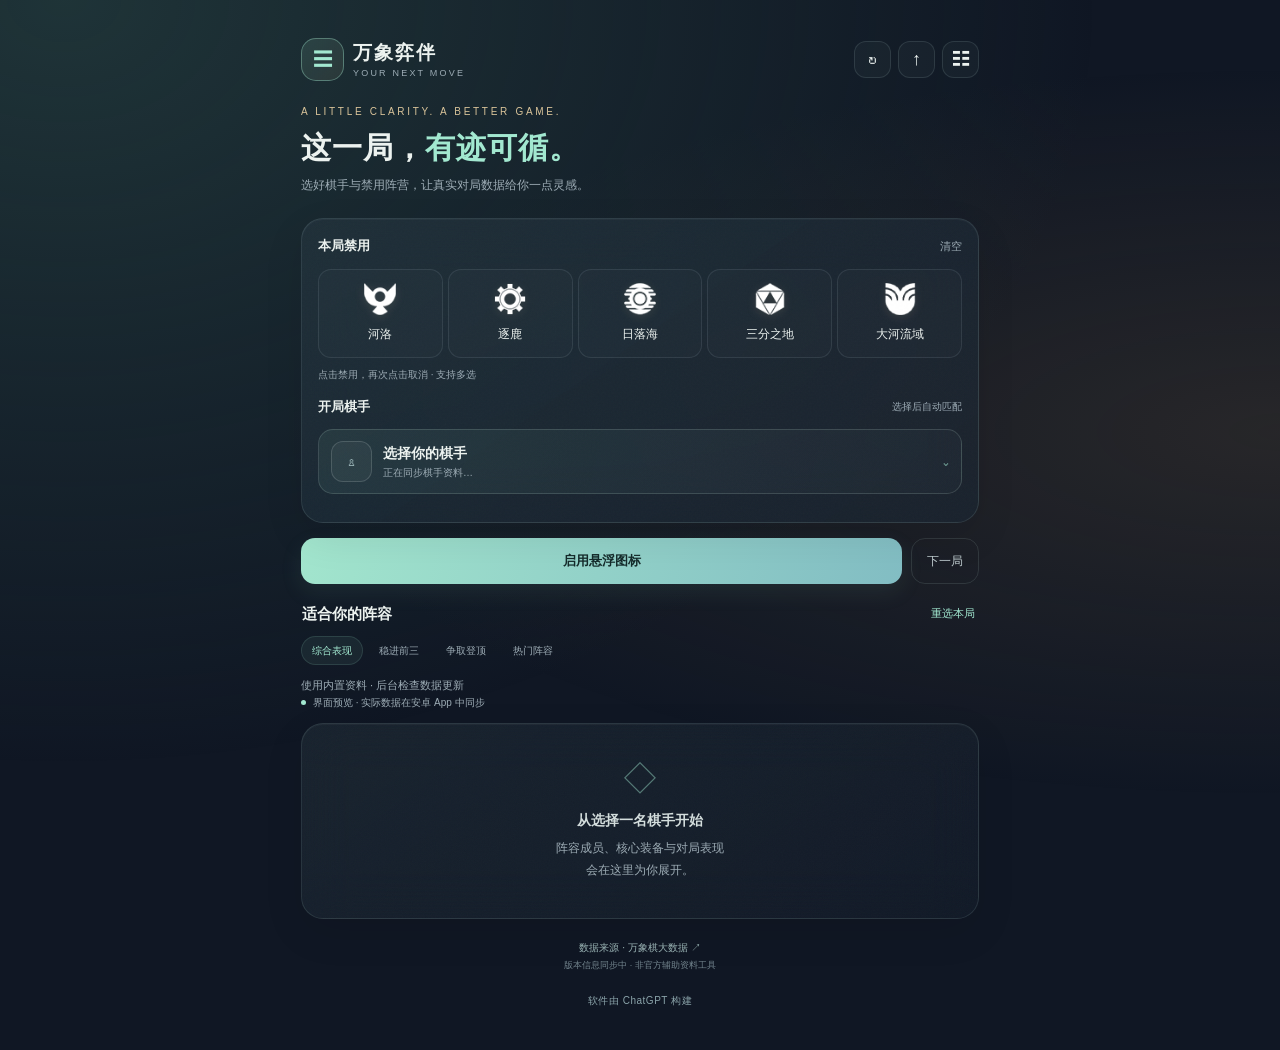
==== commit 3b7bd1ed: "Release 0.1.16: native sidebar with in-app simulator and mobile database modules" ====
--- a/android/assets/index.html
+++ b/android/assets/index.html
@@ -23,11 +23,12 @@
 
 .bans{gap:5px}.ban{min-width:53px;flex-basis:53px}.faction-symbol{width:34px;height:34px;display:grid;place-items:center;margin:0 auto 7px}.faction-symbol img{display:block;width:32px;height:32px;object-fit:contain;filter:drop-shadow(0 2px 5px #d8c19225)}.ban[aria-pressed=true] .faction-symbol img{opacity:.55}.faction-fallback{font-size:18px;color:var(--gold)}
 .build-credit{color:#8ba4aa;font-size:10px;letter-spacing:.5px;margin:19px 0 0}
+.nav-trigger{padding:0;flex-shrink:0;font-size:20px}.wordmark{gap:9px}@media(max-width:359px){header .wordmark strong{font-size:16px;letter-spacing:1px}header .wordmark small{font-size:8px;letter-spacing:1px}header .header-tools{gap:4px}header .icon{width:32px;height:35px}header .mark{width:36px;height:36px}}
 </style>
 </head>
 <body>
 <main>
- <header><div class="wordmark"><div class="mark">◇</div><div><strong>万象弈伴</strong><small>YOUR NEXT MOVE</small></div></div><div class="header-tools"><button class="icon" id="refresh" aria-label="检查数据更新">↻</button><button class="icon" id="updateButton" aria-label="软件更新">↑</button><button class="icon" id="settingsButton" aria-label="调整外观">☷</button></div></header>
+ <header><div class="wordmark"><button class="mark nav-trigger" id="navigationButton" aria-label="打开功能侧边栏：阵容推荐、阵容模拟、万象资料库">☰</button><div><strong>万象弈伴</strong><small>YOUR NEXT MOVE</small></div></div><div class="header-tools"><button class="icon" id="refresh" aria-label="检查数据更新">↻</button><button class="icon" id="updateButton" aria-label="软件更新">↑</button><button class="icon" id="settingsButton" aria-label="调整外观">☷</button></div></header>
  <div id="recommendation">
   <section class="intro"><div class="eyebrow">A LITTLE CLARITY. A BETTER GAME.</div><h1>这一局，<em>有迹可循。</em></h1><p>选好棋手与禁用阵营，让真实对局数据给你一点灵感。</p></section>
   <section class="configuration glass">
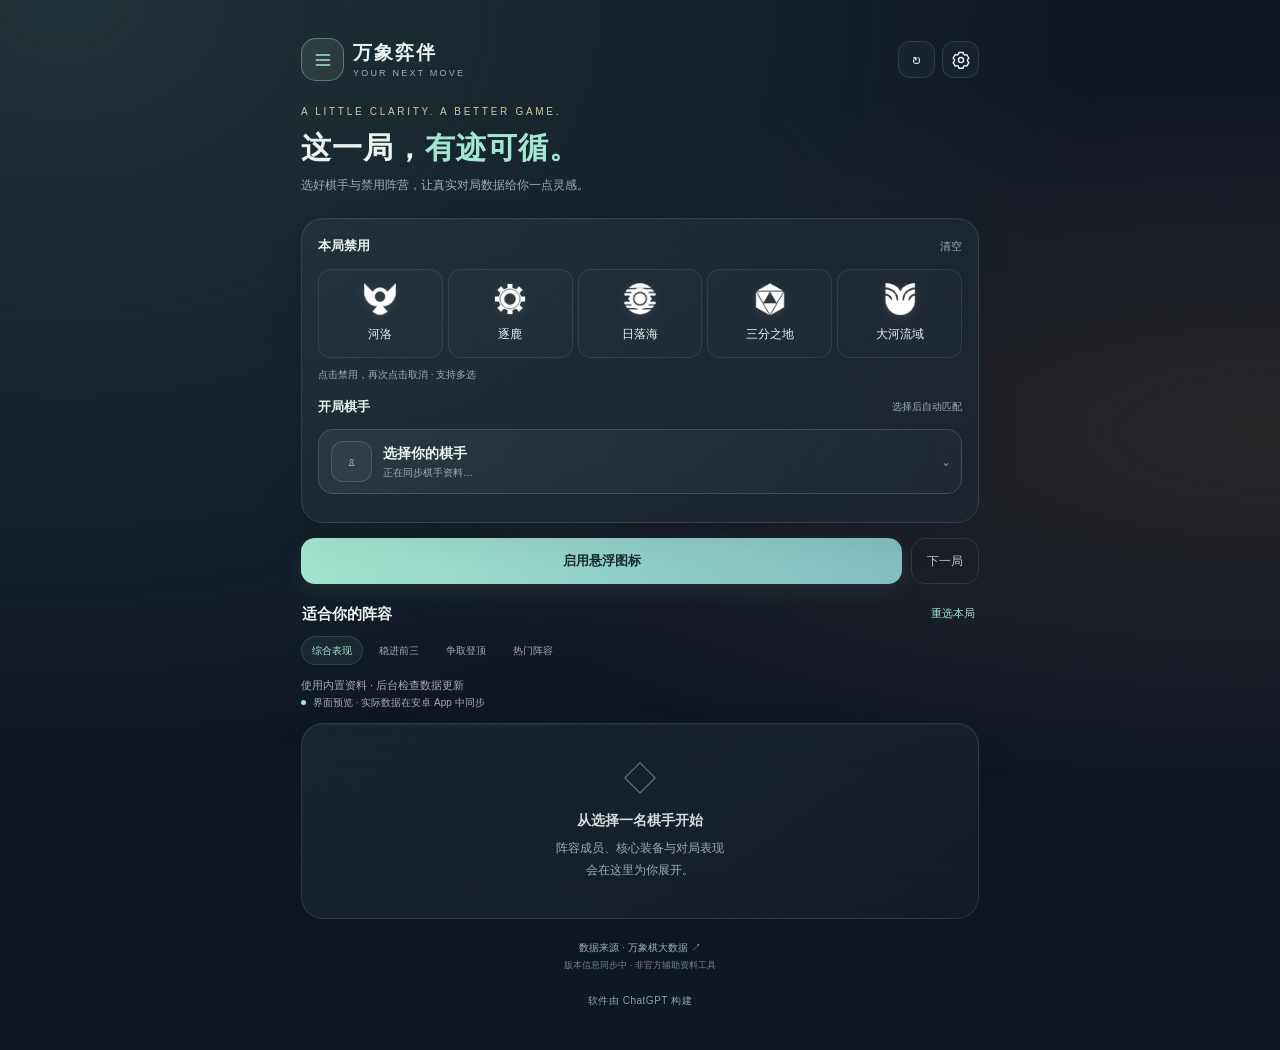
==== commit ba8c26d7: "Release 0.1.19: continuous module headers, full board export, gear settings and animated navigation" ====
--- a/android/assets/index.html
+++ b/android/assets/index.html
@@ -24,11 +24,16 @@
 .bans{gap:5px}.ban{min-width:53px;flex-basis:53px}.faction-symbol{width:34px;height:34px;display:grid;place-items:center;margin:0 auto 7px}.faction-symbol img{display:block;width:32px;height:32px;object-fit:contain;filter:drop-shadow(0 2px 5px #d8c19225)}.ban[aria-pressed=true] .faction-symbol img{opacity:.55}.faction-fallback{font-size:18px;color:var(--gold)}
 .build-credit{color:#8ba4aa;font-size:10px;letter-spacing:.5px;margin:19px 0 0}
 .nav-trigger{padding:0;flex-shrink:0;font-size:20px}.wordmark{gap:9px}@media(max-width:359px){header .wordmark strong{font-size:16px;letter-spacing:1px}header .wordmark small{font-size:8px;letter-spacing:1px}header .header-tools{gap:4px}header .icon{width:32px;height:35px}header .mark{width:36px;height:36px}}
+
+.icon{display:grid;place-items:center}.icon.has-update{position:relative}.icon.has-update:after{content:"";position:absolute;top:5px;right:5px;width:5px;height:5px;background:var(--mint);border-radius:50%}
+@keyframes pageEnter{from{opacity:0;transform:translateY(10px)}to{opacity:1;transform:none}}
+.settings.open{animation:pageEnter .24s ease-out}.drawer.open{animation:pageEnter .24s ease-out}.update-dialog[open]{animation:pageEnter .2s ease-out}
+@media(prefers-reduced-motion:reduce){*,*:before,*:after{animation-duration:.01ms!important;transition-duration:.01ms!important}}
 </style>
 </head>
 <body>
 <main>
- <header><div class="wordmark"><button class="mark nav-trigger" id="navigationButton" aria-label="打开功能侧边栏：阵容推荐、阵容模拟、万象资料库">☰</button><div><strong>万象弈伴</strong><small>YOUR NEXT MOVE</small></div></div><div class="header-tools"><button class="icon" id="refresh" aria-label="检查数据更新">↻</button><button class="icon" id="updateButton" aria-label="软件更新">↑</button><button class="icon" id="settingsButton" aria-label="调整外观">☷</button></div></header>
+ <header><div class="wordmark"><button class="mark nav-trigger" id="navigationButton" aria-label="打开功能侧边栏：阵容推荐、阵容模拟、万象资料库"><svg width="20" height="20" viewBox="0 0 24 24" fill="none" stroke="currentColor" stroke-width="1.7" stroke-linecap="round" stroke-linejoin="round" aria-hidden="true"><path d="M4 6h16M4 12h16M4 18h16"/></svg></button><div><strong>万象弈伴</strong><small>YOUR NEXT MOVE</small></div></div><div class="header-tools"><button class="icon" id="refresh" aria-label="检查数据更新">↻</button><button class="icon" id="settingsButton" aria-label="打开设置"><svg width="20" height="20" viewBox="0 0 24 24" fill="none" stroke="currentColor" stroke-width="1.7" stroke-linecap="round" stroke-linejoin="round" aria-hidden="true"><path d="m9.4 3-.5 2.1-1.7 1-2.1-.6-2.6 4.4 1.6 1.5v2l-1.6 1.5 2.6 4.4 2.1-.6 1.7 1 .5 2.1h5.2l.5-2.1 1.7-1 2.1.6 2.6-4.4-1.6-1.5v-2l1.6-1.5-2.6-4.4-2.1.6-1.7-1-.5-2.1z"/><circle cx="12" cy="12" r="3.1"/></svg></button></div></header>
  <div id="recommendation">
   <section class="intro"><div class="eyebrow">A LITTLE CLARITY. A BETTER GAME.</div><h1>这一局，<em>有迹可循。</em></h1><p>选好棋手与禁用阵营，让真实对局数据给你一点灵感。</p></section>
   <section class="configuration glass">
